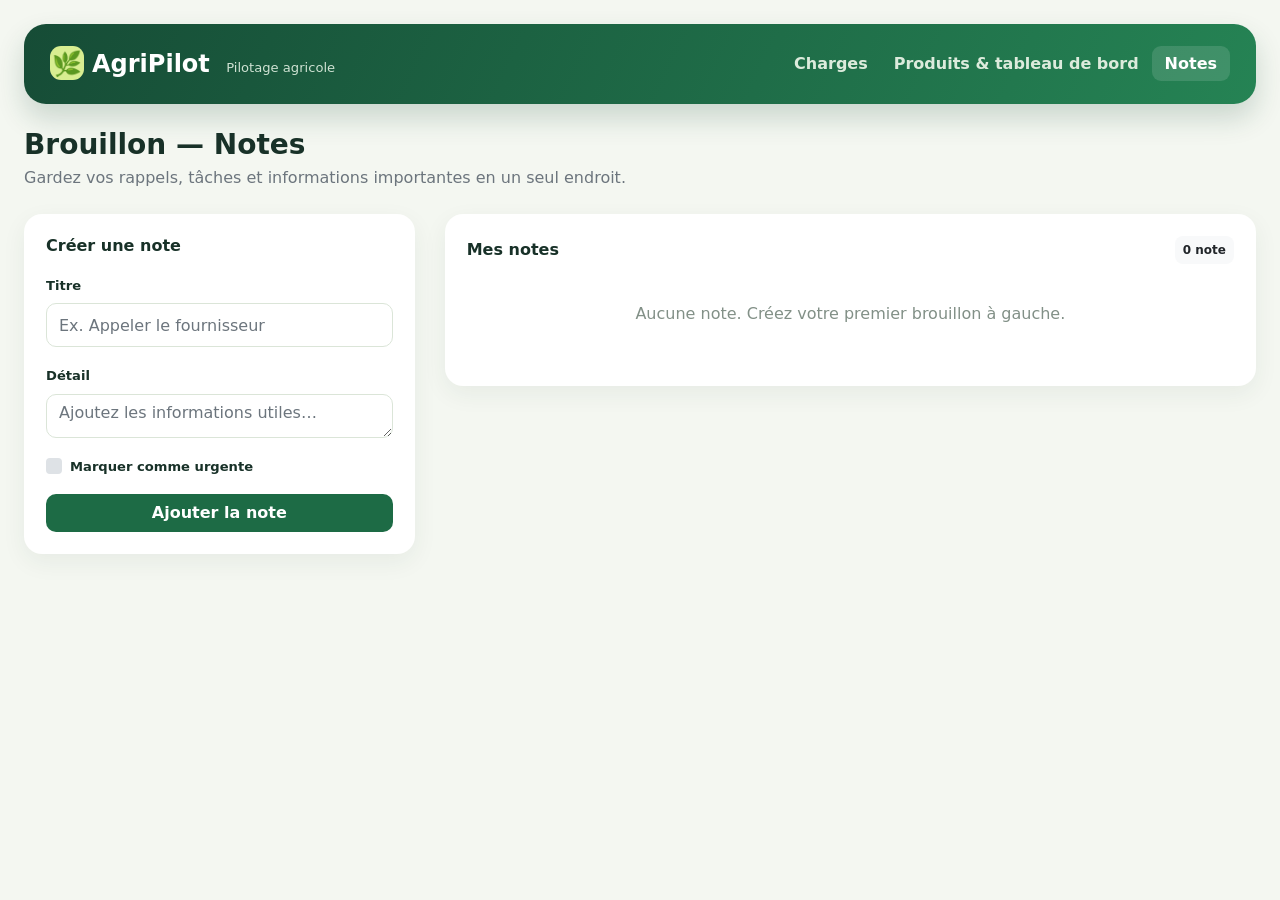
==== notes_agri.html @ fc1f0351 "Premier commit - Projet Gestion Agricole" ====
<!doctype html>
<html lang="fr"><head><meta charset="utf-8"><meta name="viewport" content="width=device-width,initial-scale=1"><title>AgriPilot — Notes</title><link rel="stylesheet" href="bootstrap-4.0.0/dist/css/bootstrap.min.css"><link rel="stylesheet" href="agri.css"></head>
<body><main class="app-shell"><header class="topbar mb-4"><div class="d-flex flex-column flex-md-row align-items-md-center justify-content-between"><div class="brand"><span class="brand-mark">🌿</span>AgriPilot <small class="d-block d-md-inline ml-md-2 font-weight-normal" style="font-size:.82rem;color:#cfe2d3">Pilotage agricole</small></div><nav class="mt-3 mt-md-0"><a class="nav-link-app" href="gestion_charges_agri.html">Charges</a><a class="nav-link-app" href="produit_charge_agricol.html">Produits & tableau de bord</a><a class="nav-link-app active" href="notes_agri.html">Notes</a></nav></div></header>
<div class="mb-4"><h1 class="h3 font-weight-bold mb-1">Brouillon — Notes</h1><p class="text-muted mb-0">Gardez vos rappels, tâches et informations importantes en un seul endroit.</p></div>
<div class="row"><section class="col-lg-4 mb-4"><div class="card section-card h-100"><h2 class="section-title">Créer une note</h2><form id="noteForm"><input type="hidden" id="noteId"><div class="form-group"><label for="noteTitle">Titre</label><input id="noteTitle" class="form-control" maxlength="70" required placeholder="Ex. Appeler le fournisseur"></div><div class="form-group"><label for="noteText">Détail</label><textarea id="noteText" class="form-control" rows="6" placeholder="Ajoutez les informations utiles…"></textarea></div><div class="custom-control custom-checkbox mb-3"><input type="checkbox" class="custom-control-input" id="noteUrgent"><label class="custom-control-label" for="noteUrgent">Marquer comme urgente</label></div><button id="noteSubmit" class="btn btn-agri btn-block">Ajouter la note</button><button id="cancelEdit" type="button" class="btn btn-link btn-block d-none">Annuler la modification</button></form></div></section><section class="col-lg-8 mb-4"><div class="card section-card"><div class="d-flex justify-content-between align-items-center mb-3"><h2 class="section-title mb-0">Mes notes</h2><span id="notesCount" class="badge badge-light p-2"></span></div><div id="notesList"></div></div></section></div></main><script src="agri-notes.js"></script></body></html>
---- agri.css ----
:root{--green:#1d6b45;--paper:#f4f7f1;--ink:#183128}*{box-sizing:border-box}body{background:var(--paper);color:var(--ink);font-family:system-ui,-apple-system,"Segoe UI",sans-serif}.app-shell{max-width:1440px;margin:auto;padding:24px}.topbar{background:linear-gradient(115deg,#164c36,#258354);border-radius:22px;padding:22px 26px;color:#fff;box-shadow:0 14px 28px #164c3630}.brand{font-weight:800;font-size:1.5rem}.brand-mark{display:inline-grid;place-items:center;width:34px;height:34px;margin-right:8px;border-radius:11px;background:#d8ee91}.nav-link-app{color:#dcebdc;padding:8px 13px;border-radius:9px;text-decoration:none;font-weight:600}.nav-link-app:hover,.nav-link-app.active{background:#ffffff20;color:white}.card{border:0;border-radius:18px;box-shadow:0 8px 24px #1e3e2910}.section-card{padding:22px;background:#fff}.section-title{font-size:1rem;font-weight:800;margin-bottom:18px}.metric{padding:18px;min-height:110px;background:#fff}.metric small{display:block;color:#6e7e74;font-weight:700;text-transform:uppercase;letter-spacing:.06em;font-size:.68rem}.metric strong{font-size:1.18rem;display:block;margin-top:9px}.metric-total{background:#e8f2ff;border-top:4px solid #3687e8}.metric-day{background:#fff0dc;border-top:4px solid #ed922c}.metric-month{background:#f0eaff;border-top:4px solid #8a68d5}.metric-year{background:#e0f7f2;border-top:4px solid #24a78c}.metric-total strong{color:#1663b9}.metric-day strong{color:#b86712}.metric-month strong{color:#6743b3}.metric-year strong{color:#087863}.form-control,.custom-select{border:1px solid #dbe5d8;border-radius:10px;height:44px}.form-control:focus,.custom-select:focus{border-color:#72a66e;box-shadow:0 0 0 .18rem #72a66e2c}label{font-weight:700;font-size:.82rem}.btn{border-radius:10px;font-weight:700}.btn-agri{background:var(--green);color:#fff}.btn-agri:hover{background:#155238;color:#fff}.chart-box{height:280px}.note-item{border-left:4px solid #b9d96b;background:#fafcf9;padding:15px;border-radius:10px;margin-bottom:10px}.note-item.urgent{border-color:#e8a235;background:#fffaf0}.table td,.table th{vertical-align:middle}.table thead th{border-top:0;color:#fff;font-size:.72rem;text-transform:uppercase}.table-hover tbody tr:hover{background:#f0f8ef}.empty{color:#829087;text-align:center;padding:22px}.alert{border-radius:10px}.badge{border-radius:8px}
/* Couleurs propres à la saisie et aux historiques */
body:has(#chargeForm) #chargeForm{background:linear-gradient(160deg,#e7f7ec,#fff9e6);padding:16px;border-radius:14px;border:1px solid #cde6d4}body:has(#chargeForm) .col-lg-4 .section-card{background:linear-gradient(135deg,#d9f2e3,#eef9f0);border-top:5px solid #258354}body:has(#formProduit) #formProduit{background:linear-gradient(160deg,#e9f1ff,#f4ecff);padding:16px;border-radius:14px;border:1px solid #d6d8f5}body:has(#formProduit) .col-lg-4 .section-card{background:linear-gradient(135deg,#e5edff,#f4ebff);border-top:5px solid #6f62c9}body:has(#chargesTableBody) section.card.section-card{background:#fff5e8;border-top:5px solid #ea9228}body:has(#tableProduit) .col-lg-8 .section-card{background:#e7f5ff;border-top:5px solid #3189c8}body:has(#chargesTableBody) .table thead{background:#d77718}body:has(#tableProduit) .table thead{background:#237eb8}body:has(#chargesTableBody) .table-striped tbody tr:nth-of-type(odd){background:#fff9f1}body:has(#tableProduit) .table-hover tbody tr:nth-of-type(odd){background:#f4fbff}@media(max-width:767px){.app-shell{padding:12px}.topbar{padding:18px}.chart-box{height:230px}}
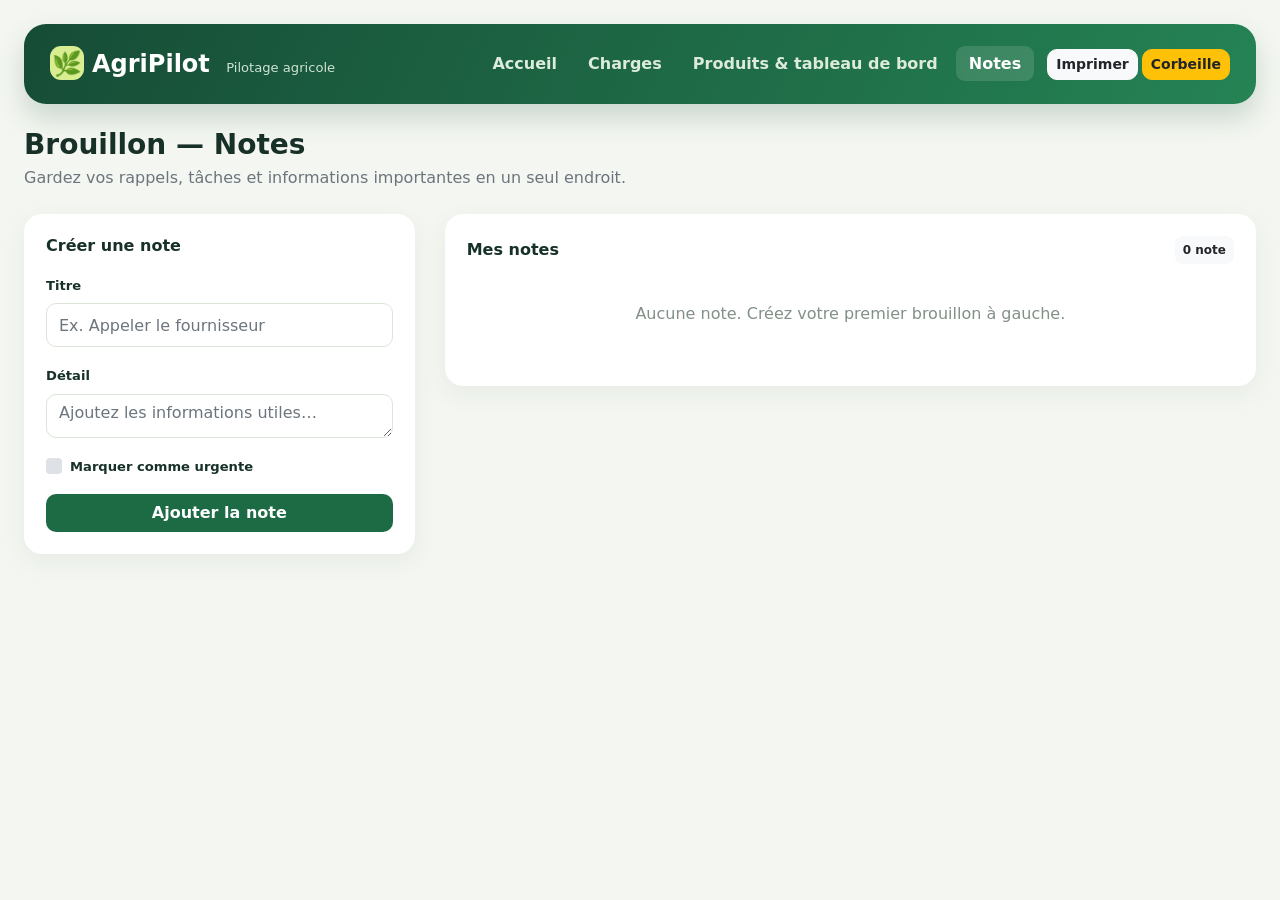
==== commit 5eed4a97: "Ajout des nouvelles pages et fichiers agricoles" ====
--- a/notes_agri.html
+++ b/notes_agri.html
@@ -1,5 +1,65 @@
 <!doctype html>
-<html lang="fr"><head><meta charset="utf-8"><meta name="viewport" content="width=device-width,initial-scale=1"><title>AgriPilot — Notes</title><link rel="stylesheet" href="bootstrap-4.0.0/dist/css/bootstrap.min.css"><link rel="stylesheet" href="agri.css"></head>
-<body><main class="app-shell"><header class="topbar mb-4"><div class="d-flex flex-column flex-md-row align-items-md-center justify-content-between"><div class="brand"><span class="brand-mark">🌿</span>AgriPilot <small class="d-block d-md-inline ml-md-2 font-weight-normal" style="font-size:.82rem;color:#cfe2d3">Pilotage agricole</small></div><nav class="mt-3 mt-md-0"><a class="nav-link-app" href="gestion_charges_agri.html">Charges</a><a class="nav-link-app" href="produit_charge_agricol.html">Produits & tableau de bord</a><a class="nav-link-app active" href="notes_agri.html">Notes</a></nav></div></header>
-<div class="mb-4"><h1 class="h3 font-weight-bold mb-1">Brouillon — Notes</h1><p class="text-muted mb-0">Gardez vos rappels, tâches et informations importantes en un seul endroit.</p></div>
-<div class="row"><section class="col-lg-4 mb-4"><div class="card section-card h-100"><h2 class="section-title">Créer une note</h2><form id="noteForm"><input type="hidden" id="noteId"><div class="form-group"><label for="noteTitle">Titre</label><input id="noteTitle" class="form-control" maxlength="70" required placeholder="Ex. Appeler le fournisseur"></div><div class="form-group"><label for="noteText">Détail</label><textarea id="noteText" class="form-control" rows="6" placeholder="Ajoutez les informations utiles…"></textarea></div><div class="custom-control custom-checkbox mb-3"><input type="checkbox" class="custom-control-input" id="noteUrgent"><label class="custom-control-label" for="noteUrgent">Marquer comme urgente</label></div><button id="noteSubmit" class="btn btn-agri btn-block">Ajouter la note</button><button id="cancelEdit" type="button" class="btn btn-link btn-block d-none">Annuler la modification</button></form></div></section><section class="col-lg-8 mb-4"><div class="card section-card"><div class="d-flex justify-content-between align-items-center mb-3"><h2 class="section-title mb-0">Mes notes</h2><span id="notesCount" class="badge badge-light p-2"></span></div><div id="notesList"></div></div></section></div></main><script src="agri-notes.js"></script></body></html>
+<html lang="fr">
+<head>
+<meta charset="utf-8">
+<meta name="viewport" content="width=device-width,initial-scale=1">
+<title>AgriPilot — Notes</title>
+<link rel="stylesheet" href="bootstrap-4.0.0/dist/css/bootstrap.min.css">
+<link rel="stylesheet" href="agri.css">
+</head>
+<body>
+    <main class="app-shell">
+        <header class="topbar mb-4">
+            <div class="d-flex flex-column flex-md-row align-items-md-center justify-content-between">
+                <div class="brand">
+                    <span class="brand-mark">🌿</span>AgriPilot 
+                    <small class="d-block d-md-inline ml-md-2 font-weight-normal" style="font-size:.82rem;color:#cfe2d3">Pilotage agricole</small>
+                </div>
+                <nav class="mt-3 mt-md-0">
+                    <a class="nav-link-app" href="gestion_charges_agri.html">Charges</a>
+                    <a class="nav-link-app" href="produit_charge_agricol.html">Produits & tableau de bord</a>
+                    <a class="nav-link-app active" href="notes_agri.html">Notes</a>
+                </nav>
+            </div>
+        </header>
+        <div class="mb-4">
+            <h1 class="h3 font-weight-bold mb-1">Brouillon — Notes</h1>
+            <p class="text-muted mb-0">Gardez vos rappels, tâches et informations importantes en un seul endroit.</p>
+        </div>
+        <div class="row">
+            <section class="col-lg-4 mb-4">
+                <div class="card section-card h-100">
+                    <h2 class="section-title">Créer une note</h2>
+                    <form id="noteForm">
+                        <input type="hidden" id="noteId">
+                        <div class="form-group">
+                            <label for="noteTitle">Titre</label>
+                            <input id="noteTitle" class="form-control" maxlength="70" required placeholder="Ex. Appeler le fournisseur">
+                        </div>
+                        <div class="form-group">
+                            <label for="noteText">Détail</label>
+                            <textarea id="noteText" class="form-control" rows="6" placeholder="Ajoutez les informations utiles…"></textarea>
+                        </div>
+                        <div class="custom-control custom-checkbox mb-3">
+                            <input type="checkbox" class="custom-control-input" id="noteUrgent">
+                                <label class="custom-control-label" for="noteUrgent">Marquer comme urgente</label>
+                            </div>
+                            <button id="noteSubmit" class="btn btn-agri btn-block">Ajouter la note</button>
+                            <button id="cancelEdit" type="button" class="btn btn-link btn-block d-none">Annuler la modification</button>
+                        </form>
+                    </div>
+                </section>
+                <section class="col-lg-8 mb-4">
+                    <div class="card section-card">
+                        <div class="d-flex justify-content-between align-items-center mb-3">
+                            <h2 class="section-title mb-0">Mes notes</h2>
+                            <span id="notesCount" class="badge badge-light p-2"></span>
+                        </div>
+                        <div id="notesList"></div>
+                    </div>
+                </section>
+            </div>
+        </main>
+        <script src="agri-notes.js"></script>
+    </body>
+    </html>
--- a/agri.css
+++ b/agri.css
@@ -1,3 +1,74 @@
-:root{--green:#1d6b45;--paper:#f4f7f1;--ink:#183128}*{box-sizing:border-box}body{background:var(--paper);color:var(--ink);font-family:system-ui,-apple-system,"Segoe UI",sans-serif}.app-shell{max-width:1440px;margin:auto;padding:24px}.topbar{background:linear-gradient(115deg,#164c36,#258354);border-radius:22px;padding:22px 26px;color:#fff;box-shadow:0 14px 28px #164c3630}.brand{font-weight:800;font-size:1.5rem}.brand-mark{display:inline-grid;place-items:center;width:34px;height:34px;margin-right:8px;border-radius:11px;background:#d8ee91}.nav-link-app{color:#dcebdc;padding:8px 13px;border-radius:9px;text-decoration:none;font-weight:600}.nav-link-app:hover,.nav-link-app.active{background:#ffffff20;color:white}.card{border:0;border-radius:18px;box-shadow:0 8px 24px #1e3e2910}.section-card{padding:22px;background:#fff}.section-title{font-size:1rem;font-weight:800;margin-bottom:18px}.metric{padding:18px;min-height:110px;background:#fff}.metric small{display:block;color:#6e7e74;font-weight:700;text-transform:uppercase;letter-spacing:.06em;font-size:.68rem}.metric strong{font-size:1.18rem;display:block;margin-top:9px}.metric-total{background:#e8f2ff;border-top:4px solid #3687e8}.metric-day{background:#fff0dc;border-top:4px solid #ed922c}.metric-month{background:#f0eaff;border-top:4px solid #8a68d5}.metric-year{background:#e0f7f2;border-top:4px solid #24a78c}.metric-total strong{color:#1663b9}.metric-day strong{color:#b86712}.metric-month strong{color:#6743b3}.metric-year strong{color:#087863}.form-control,.custom-select{border:1px solid #dbe5d8;border-radius:10px;height:44px}.form-control:focus,.custom-select:focus{border-color:#72a66e;box-shadow:0 0 0 .18rem #72a66e2c}label{font-weight:700;font-size:.82rem}.btn{border-radius:10px;font-weight:700}.btn-agri{background:var(--green);color:#fff}.btn-agri:hover{background:#155238;color:#fff}.chart-box{height:280px}.note-item{border-left:4px solid #b9d96b;background:#fafcf9;padding:15px;border-radius:10px;margin-bottom:10px}.note-item.urgent{border-color:#e8a235;background:#fffaf0}.table td,.table th{vertical-align:middle}.table thead th{border-top:0;color:#fff;font-size:.72rem;text-transform:uppercase}.table-hover tbody tr:hover{background:#f0f8ef}.empty{color:#829087;text-align:center;padding:22px}.alert{border-radius:10px}.badge{border-radius:8px}
+:root{--green:#1d6b45;--paper:#f4f7f1;--ink:#183128}
+*{box-sizing:border-box}
+body{background:var(--paper);color:var(--ink);font-family:system-ui,-apple-system,"Segoe UI",
+    sans-serif}
+.app-shell{max-width:1440px;margin:auto;padding:24px}
+.topbar{background:linear-gradient(115deg,#164c36,#258354);border-radius:22px;padding:22px
+     26px;color:#fff;box-shadow:0 14px 28px #164c3630}
+.brand{font-weight:800;font-size:1.5rem}
+.brand-mark{display:inline-grid;place-items:center;width:34px;height:34px;margin-right:8px;
+    border-radius:11px;background:#d8ee91}
+.nav-link-app{color:#dcebdc;padding:8px 13px;border-radius:9px;text-decoration:none;
+    font-weight:600}
+.nav-link-app:hover,
+.nav-link-app.active{background:#ffffff20;color:white}
+.card{border:0;border-radius:18px;box-shadow:0 8px 24px #1e3e2910}
+.section-card{padding:22px;background:#fff}
+.section-title{font-size:1rem;font-weight:800;margin-bottom:18px}
+.metric{padding:18px;min-height:110px;background:#fff}
+.metric small{display:block;color:#6e7e74;font-weight:700;text-transform:uppercase;
+    letter-spacing:.06em;font-size:.68rem}
+.metric strong{font-size:1.18rem;display:block;margin-top:9px}
+.metric-total{background:#e8f2ff;border-top:4px solid #3687e8}
+.metric-day{background:#fff0dc;border-top:4px solid #ed922c}
+.metric-month{background:#f0eaff;border-top:4px solid #8a68d5}
+.metric-year{background:#e0f7f2;border-top:4px solid #24a78c}
+.metric-total strong{color:#1663b9}
+.metric-day strong{color:#b86712}
+.metric-month strong{color:#6743b3}
+.metric-year strong{color:#087863}
+.form-control,
+.custom-select{border:1px solid #dbe5d8;border-radius:10px;height:44px}
+.form-control:focus,
+.custom-select:focus{border-color:#72a66e;box-shadow:0 0 0 .18rem #72a66e2c}
+label{font-weight:700;font-size:.82rem}
+.btn{border-radius:10px;font-weight:700}
+.btn-agri{background:var(--green);color:#fff}
+.btn-agri:hover{background:#155238;color:#fff}
+.chart-box{height:280px}
+.note-item{border-left:4px solid #b9d96b;background:#fafcf9;padding:15px;
+    border-radius:10px;margin-bottom:10px}
+.note-item.urgent{border-color:#e8a235;background:#fffaf0}
+.table td,
+.table th{vertical-align:middle}
+.table thead th{border-top:0;color:#fff;font-size:.72rem;text-transform:uppercase}
+.table-hover tbody tr:hover{background:#f0f8ef}
+.empty{color:#829087;text-align:center;padding:22px}
+.alert{border-radius:10px}
+.badge{border-radius:8px}
 /* Couleurs propres à la saisie et aux historiques */
-body:has(#chargeForm) #chargeForm{background:linear-gradient(160deg,#e7f7ec,#fff9e6);padding:16px;border-radius:14px;border:1px solid #cde6d4}body:has(#chargeForm) .col-lg-4 .section-card{background:linear-gradient(135deg,#d9f2e3,#eef9f0);border-top:5px solid #258354}body:has(#formProduit) #formProduit{background:linear-gradient(160deg,#e9f1ff,#f4ecff);padding:16px;border-radius:14px;border:1px solid #d6d8f5}body:has(#formProduit) .col-lg-4 .section-card{background:linear-gradient(135deg,#e5edff,#f4ebff);border-top:5px solid #6f62c9}body:has(#chargesTableBody) section.card.section-card{background:#fff5e8;border-top:5px solid #ea9228}body:has(#tableProduit) .col-lg-8 .section-card{background:#e7f5ff;border-top:5px solid #3189c8}body:has(#chargesTableBody) .table thead{background:#d77718}body:has(#tableProduit) .table thead{background:#237eb8}body:has(#chargesTableBody) .table-striped tbody tr:nth-of-type(odd){background:#fff9f1}body:has(#tableProduit) .table-hover tbody tr:nth-of-type(odd){background:#f4fbff}@media(max-width:767px){.app-shell{padding:12px}.topbar{padding:18px}.chart-box{height:230px}}
+body:has(#chargeForm) #chargeForm{background:linear-gradient(160deg,#e7f7ec,#fff9e6);
+    padding:16px;border-radius:14px;border:1px solid #cde6d4}
+    body:has(#chargeForm) 
+    .col-lg-4 .section-card{background:linear-gradient(135deg,#d9f2e3,#eef9f0);border-top:5px
+         solid #258354}
+body:has(#formProduit) #formProduit{background:linear-gradient(160deg,#e9f1ff,#f4ecff);padding:16px;
+    border-radius:14px;border:1px solid #d6d8f5}
+body:has(#formProduit) .col-lg-4 .section-card{background:linear-gradient(135deg,#e5edff,#f4ebff);border-top:5px 
+    solid #6f62c9}
+body:has(#chargesTableBody) 
+section.card.section-card{background:#fff5e8;border-top:5px solid #ea9228}
+body:has(#tableProduit) .col-lg-8 
+.section-card{background:#e7f5ff;border-top:5px solid #3189c8}
+body:has(#chargesTableBody) 
+.table thead{background:#d77718}
+body:has(#tableProduit) 
+.table thead{background:#237eb8}
+body:has(#chargesTableBody) 
+.table-striped tbody tr:nth-of-type(odd){background:#fff9f1}
+body:has(#tableProduit) 
+.table-hover tbody tr:nth-of-type(odd){background:#f4fbff}
+@media(max-width:767px){.app-shell{padding:12px}.topbar{padding:18px}
+.chart-box{height:230px}
+}
+body:has(#trashList) button[onclick="window.print()"]{display:none}
